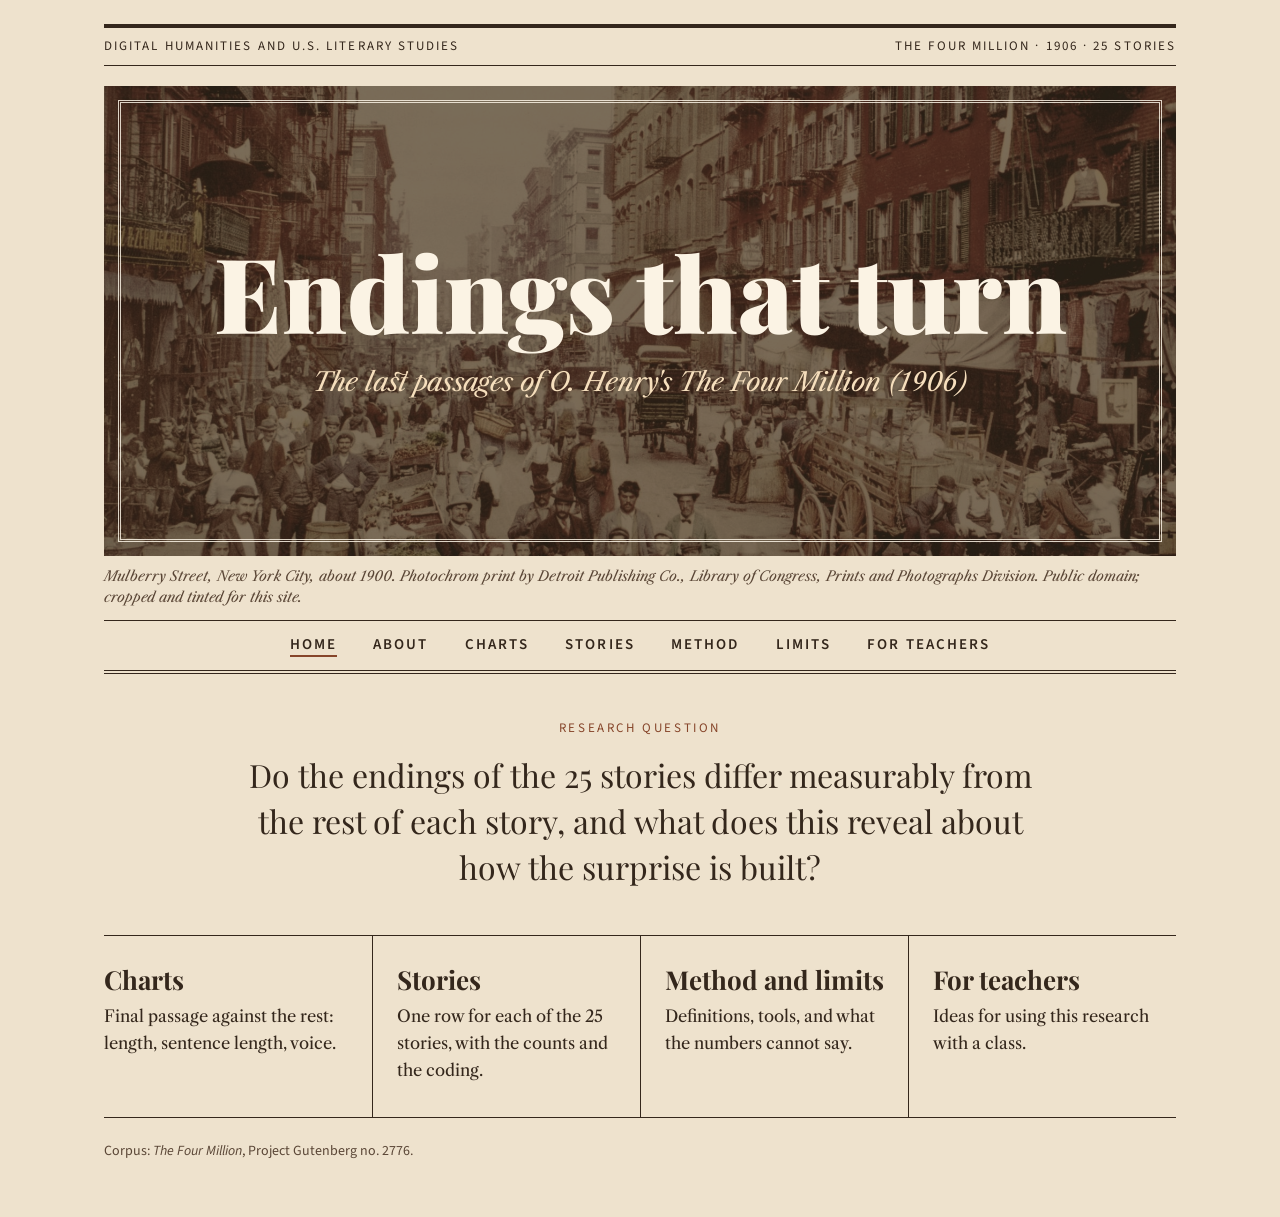
==== index.html @ f2a3a5fb "Add the Home page (newspaper style) with the New York banner Static Home page for the O. Henry proje" ====
<!doctype html>
<html lang="en">
<head>
  <meta charset="utf-8">
  <meta name="viewport" content="width=device-width, initial-scale=1">
  <title>Endings that turn: O. Henry's The Four Million</title>
  <meta name="description" content="A digital humanities project on the last passages of O. Henry's The Four Million (1906).">
  <link rel="preconnect" href="https://fonts.googleapis.com">
  <link rel="preconnect" href="https://fonts.gstatic.com" crossorigin>
  <link href="https://fonts.googleapis.com/css2?family=Libre+Caslon+Text:ital,wght@0,400;0,700;1,400&family=Playfair+Display:wght@700;900&family=Source+Sans+3:wght@400;600&display=swap" rel="stylesheet">
  <link rel="stylesheet" href="css/style.css">
</head>
<body>
  <div class="page">

    <div class="topbar">
      <p>Digital Humanities and U.S. Literary Studies</p>
      <p>The Four Million &middot; 1906 &middot; 25 stories</p>
    </div>

    <header class="masthead">
      <img src="images/mulberry-street.jpg" alt="A crowded street market in New York around 1900, with tall tenement buildings, carts, fruit stalls and people looking at the camera.">
      <div class="masthead-text">
        <h1>Endings that turn</h1>
        <p class="subtitle">The last passages of O. Henry's <cite>The Four Million</cite> (1906)</p>
      </div>
    </header>
    <p class="caption">Mulberry Street, New York City, about 1900. Photochrom print by Detroit Publishing Co., Library of Congress, Prints and Photographs Division. Public domain; cropped and tinted for this site.</p>
    <!-- TODO: add the link to the source page and the access date once the exact file is confirmed. -->

    <nav class="sectionbar" aria-label="Main menu">
      <ul>
        <li><a href="index.html" aria-current="page">Home</a></li>
        <li><a href="about.html">About</a></li>
        <li><a href="charts.html">Charts</a></li>
        <li><a href="stories.html">Stories</a></li>
        <li><a href="method.html">Method</a></li>
        <li><a href="limits.html">Limits</a></li>
        <li><a href="teachers.html">For teachers</a></li>
      </ul>
    </nav>

    <main>
      <section class="lead" aria-labelledby="rq">
        <p class="label" id="rq">Research question</p>
        <p class="question">Do the endings of the 25 stories differ measurably from the rest of each story, and what does this reveal about how the surprise is built?</p>
      </section>

      <section class="columns" aria-label="Sections of the site">
        <div>
          <a href="charts.html">
            <h2>Charts</h2>
            <p>Final passage against the rest: length, sentence length, voice.</p>
          </a>
        </div>
        <div>
          <a href="stories.html">
            <h2>Stories</h2>
            <p>One row for each of the 25 stories, with the counts and the coding.</p>
          </a>
        </div>
        <div>
          <a href="method.html">
            <h2>Method and limits</h2>
            <p>Definitions, tools, and what the numbers cannot say.</p>
          </a>
        </div>
        <div>
          <a href="teachers.html">
            <h2>For teachers</h2>
            <p>Ideas for using this research with a class.</p>
          </a>
        </div>
      </section>
    </main>

    <footer class="site-footer">
      <p>Corpus: <cite>The Four Million</cite>, Project Gutenberg no. 2776.</p>
    </footer>

  </div>
</body>
</html>
---- css/style.css ----
:root {
  --paper: #eee2cd;
  --ink: #34271c;
  --ink-soft: #5a4636;
  --accent: #86452a;
  --cream: #fbf3e4;
  --display: "Playfair Display", "Libre Baskerville", Georgia, "Times New Roman", serif;
  --serif: "Libre Caslon Text", "Libre Baskerville", Georgia, "Times New Roman", serif;
  --sans: "Source Sans 3", "Segoe UI", Helvetica, Arial, sans-serif;
}

* { box-sizing: border-box; }

body {
  margin: 0;
  background: var(--paper);
  color: var(--ink);
  font-family: var(--serif);
  font-size: 18px;
  line-height: 1.65;
}

a { color: var(--ink); }
a:hover, a:focus-visible { color: var(--accent); }

.page {
  max-width: 1120px;
  margin: 0 auto;
  padding: 24px 24px 0;
}

/* ---------- top bar ---------- */
.topbar {
  display: flex;
  flex-wrap: wrap;
  justify-content: space-between;
  gap: 8px 24px;
  padding: 8px 0;
  border-top: 4px solid var(--ink);
  border-bottom: 1px solid var(--ink);
  font-family: var(--sans);
  font-size: 13px;
  letter-spacing: 0.16em;
  text-transform: uppercase;
}
.topbar p { margin: 0; }

/* ---------- masthead on the photograph ---------- */
.masthead {
  position: relative;
  margin-top: 20px;
  min-height: 470px;
  display: flex;
  align-items: center;
  justify-content: center;
  text-align: center;
  overflow: hidden;
  color: var(--cream);
}
.masthead img {
  position: absolute;
  inset: 0;
  width: 100%;
  height: 100%;
  object-fit: cover;
  object-position: center 55%;
  filter: sepia(0.55) contrast(1.05);
}
.masthead::before {
  content: "";
  position: absolute;
  inset: 0;
  z-index: 1;
  background: rgba(52, 39, 28, 0.66);
}
.masthead::after {
  content: "";
  position: absolute;
  inset: 14px;
  z-index: 2;
  border: 3px double rgba(251, 243, 228, 0.85);
  pointer-events: none;
}
.masthead-text {
  position: relative;
  z-index: 3;
  padding: 40px 48px;
  max-width: 960px;
}
.masthead .kicker {
  margin: 0 0 14px;
  font-family: var(--sans);
  font-size: 14px;
  letter-spacing: 0.22em;
  text-transform: uppercase;
  color: #f1d8b4;
}
.masthead h1 {
  margin: 0;
  font-family: var(--display);
  font-weight: 900;
  font-size: clamp(44px, 9vw, 104px);
  line-height: 1;
}
.masthead .subtitle {
  margin: 18px 0 0;
  font-style: italic;
  font-size: clamp(19px, 2.6vw, 26px);
  color: #f6dfbd;
}

/* photo caption, newspaper style */
.caption {
  margin: 10px 0 0;
  padding-bottom: 12px;
  border-bottom: 1px solid var(--ink);
  font-size: 14px;
  line-height: 1.5;
  font-style: italic;
  color: var(--ink-soft);
}

/* ---------- section menu ---------- */
.sectionbar {
  border-bottom: 4px double var(--ink);
}
.sectionbar ul {
  display: flex;
  flex-wrap: wrap;
  justify-content: center;
  gap: 6px 36px;
  margin: 0;
  padding: 12px 0;
  list-style: none;
  font-family: var(--sans);
  font-size: 15px;
  font-weight: 600;
  letter-spacing: 0.14em;
  text-transform: uppercase;
}
.sectionbar a { text-decoration: none; }
.sectionbar a[aria-current="page"] {
  border-bottom: 2px solid var(--accent);
}

/* ---------- lead question ---------- */
.lead {
  max-width: 820px;
  margin: 44px auto;
  text-align: center;
}
.lead .label {
  margin: 0 0 12px;
  font-family: var(--sans);
  font-size: 13px;
  letter-spacing: 0.2em;
  text-transform: uppercase;
  color: var(--accent);
}
.lead p.question {
  margin: 0;
  font-family: var(--display);
  font-size: clamp(24px, 3.4vw, 32px);
  line-height: 1.45;
}

/* ---------- three columns ---------- */
.columns {
  display: grid;
  grid-template-columns: repeat(4, minmax(0, 1fr));
  border-top: 1px solid var(--ink);
  border-bottom: 1px solid var(--ink);
}
.columns > div {
  padding: 28px 24px 32px;
  border-left: 1px solid var(--ink);
}
.columns > div:first-child { border-left: 0; padding-left: 0; }
.columns > div:last-child { padding-right: 0; }
.columns .label {
  margin: 0 0 6px;
  font-family: var(--sans);
  font-size: 12px;
  letter-spacing: 0.2em;
  text-transform: uppercase;
  color: var(--accent);
}
.columns h2 {
  margin: 0 0 8px;
  font-family: var(--display);
  font-size: 26px;
  line-height: 1.2;
}
.columns p { margin: 0; font-size: 16.5px; }
.columns a { text-decoration: none; }
.columns a:hover h2, .columns a:focus-visible h2 { color: var(--accent); }

/* ---------- footer ---------- */
.site-footer {
  padding: 22px 0 48px;
  font-family: var(--sans);
  font-size: 14px;
  color: var(--ink-soft);
}
.site-footer p { margin: 0 0 6px; }

@media (max-width: 960px) {
  .columns { grid-template-columns: repeat(2, minmax(0, 1fr)); }
  .columns > div:nth-child(3) { border-left: 0; padding-left: 0; }
  .columns > div:nth-child(n+3) { border-top: 1px solid var(--ink); }
}
@media (max-width: 620px) {
  .columns { grid-template-columns: 1fr; }
  .columns > div { padding: 22px 0; border-left: 0; border-top: 1px solid var(--ink); }
  .columns > div:first-child { border-top: 0; }
  .masthead { min-height: 400px; }
  .masthead-text { padding: 32px 28px; }
}
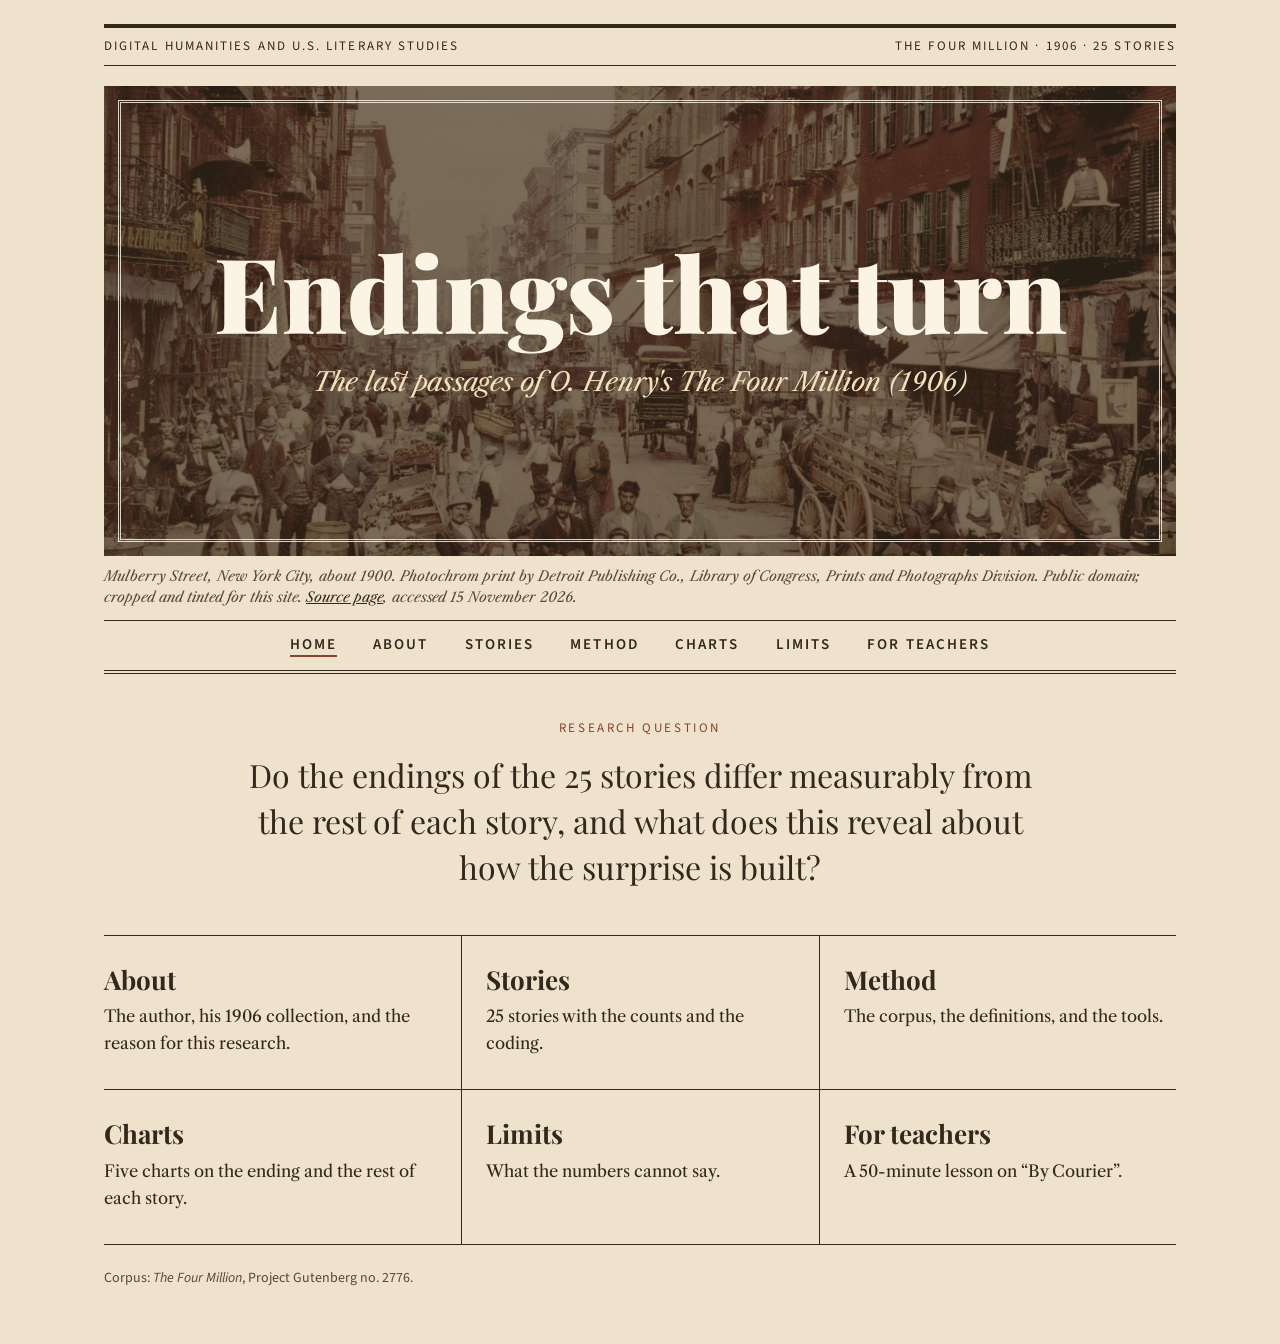
==== commit 6e61d476: "Piece 1: Home cards, About sources, Stories, Method, Charts and Limits The six research pages with t" ====
--- a/index.html
+++ b/index.html
@@ -19,22 +19,21 @@
     </div>
 
     <header class="masthead">
-      <img src="images/mulberry-street.jpg" alt="A crowded street market in New York around 1900, with tall tenement buildings, carts, fruit stalls and people looking at the camera.">
+      <img src="images/mulberry-street.jpg" alt="A crowded street market in New York around 1900, with tall, crowded apartment buildings, carts, fruit stalls and people looking at the camera.">
       <div class="masthead-text">
         <h1>Endings that turn</h1>
         <p class="subtitle">The last passages of O. Henry's <cite>The Four Million</cite> (1906)</p>
       </div>
     </header>
-    <p class="caption">Mulberry Street, New York City, about 1900. Photochrom print by Detroit Publishing Co., Library of Congress, Prints and Photographs Division. Public domain; cropped and tinted for this site.</p>
-    <!-- TODO: add the link to the source page and the access date once the exact file is confirmed. -->
+    <p class="caption">Mulberry Street, New York City, about 1900. Photochrom print by Detroit Publishing Co., Library of Congress, Prints and Photographs Division. Public domain; cropped and tinted for this site. <a href="https://www.loc.gov/pictures/item/2016794146/" target="_blank" rel="noopener">Source page</a>, accessed 15 November 2026.</p>
 
     <nav class="sectionbar" aria-label="Main menu">
       <ul>
         <li><a href="index.html" aria-current="page">Home</a></li>
         <li><a href="about.html">About</a></li>
-        <li><a href="charts.html">Charts</a></li>
         <li><a href="stories.html">Stories</a></li>
         <li><a href="method.html">Method</a></li>
+        <li><a href="charts.html">Charts</a></li>
         <li><a href="limits.html">Limits</a></li>
         <li><a href="teachers.html">For teachers</a></li>
       </ul>
@@ -46,33 +45,45 @@
         <p class="question">Do the endings of the 25 stories differ measurably from the rest of each story, and what does this reveal about how the surprise is built?</p>
       </section>
 
-      <section class="columns" aria-label="Sections of the site">
+      <section class="columns columns-six" aria-label="Sections of the site">
         <div>
-          <a href="charts.html">
-            <h2>Charts</h2>
-            <p>Final passage against the rest: length, sentence length, voice.</p>
+          <a href="about.html">
+            <h2>About</h2>
+            <p>The author, his 1906 collection, and the reason for this research.</p>
           </a>
         </div>
         <div>
           <a href="stories.html">
             <h2>Stories</h2>
-            <p>One row for each of the 25 stories, with the counts and the coding.</p>
+            <p>25 stories with the counts and the coding.</p>
           </a>
         </div>
         <div>
           <a href="method.html">
-            <h2>Method and limits</h2>
-            <p>Definitions, tools, and what the numbers cannot say.</p>
+            <h2>Method</h2>
+            <p>The corpus, the definitions, and the tools.</p>
+          </a>
+        </div>
+        <div>
+          <a href="charts.html">
+            <h2>Charts</h2>
+            <p>Five charts on the ending and the rest of each story.</p>
+          </a>
+        </div>
+        <div>
+          <a href="limits.html">
+            <h2>Limits</h2>
+            <p>What the numbers cannot say.</p>
           </a>
         </div>
         <div>
           <a href="teachers.html">
             <h2>For teachers</h2>
-            <p>Ideas for using this research with a class.</p>
+            <p>A 50-minute lesson on &ldquo;By Courier&rdquo;.</p>
           </a>
         </div>
       </section>
-    </main>
+        </main>
 
     <footer class="site-footer">
       <p>Corpus: <cite>The Four Million</cite>, Project Gutenberg no. 2776.</p>
--- a/css/style.css
+++ b/css/style.css
@@ -216,3 +216,262 @@
   .masthead { min-height: 400px; }
   .masthead-text { padding: 32px 28px; }
 }
+
+/* ---------- inner pages ---------- */
+.site-title {
+  margin: 18px 0 0;
+  text-align: center;
+  font-family: var(--display);
+  font-weight: 900;
+  font-size: clamp(28px, 5vw, 44px);
+  line-height: 1.1;
+}
+.site-title a { text-decoration: none; }
+
+.paper { margin: 40px 0 56px; }
+.paper-head {
+  max-width: 820px;
+  margin: 0 auto 32px;
+  text-align: center;
+}
+.paper-head h1 {
+  margin: 0 0 18px;
+  font-family: var(--display);
+  font-weight: 900;
+  font-size: clamp(34px, 5.5vw, 56px);
+  line-height: 1.12;
+}
+.paper-head h1 cite { font-style: normal; }
+.paper-head .intro {
+  margin: 0;
+  font-size: 20px;
+  font-style: italic;
+  color: var(--ink-soft);
+}
+
+/* two newspaper columns */
+.two-cols {
+  column-count: 2;
+  column-gap: 48px;
+  column-rule: 1px solid var(--ink);
+  padding: 28px 0 8px;
+  border-top: 4px double var(--ink);
+  border-bottom: 1px solid var(--ink);
+}
+.two-cols section { break-inside: avoid-column; margin-bottom: 28px; }
+.two-cols h2 {
+  margin: 0 0 10px;
+  font-family: var(--display);
+  font-size: 26px;
+  line-height: 1.25;
+  break-after: avoid;
+}
+.two-cols p { margin: 0 0 14px; text-align: justify; hyphens: auto; }
+
+.portrait { margin: 0 0 28px; break-inside: avoid-column; }
+.portrait img {
+  display: block;
+  width: 70%;
+  height: auto;
+  margin: 0 auto;
+  filter: sepia(0.35);
+}
+.portrait figcaption {
+  margin: 10px 0 0;
+  font-size: 14px;
+  line-height: 1.5;
+  font-style: italic;
+  color: var(--ink-soft);
+}
+
+/* why this project */
+.why { padding: 36px 0 0; text-align: center; }
+.why .label {
+  margin: 0 0 8px;
+  font-family: var(--sans);
+  font-size: 13px;
+  letter-spacing: 0.2em;
+  text-transform: uppercase;
+  color: var(--accent);
+}
+.why h2 {
+  margin: 0 0 24px;
+  font-family: var(--display);
+  font-size: clamp(26px, 3.4vw, 34px);
+}
+.why-cols {
+  display: grid;
+  grid-template-columns: 1fr 1fr;
+  gap: 0;
+  text-align: left;
+  border-top: 1px solid var(--ink);
+  border-bottom: 1px solid var(--ink);
+}
+.why-cols > div { padding: 24px 36px 12px; }
+.why-cols > div:first-child { padding-left: 0; border-right: 1px solid var(--ink); }
+.why-cols > div:last-child { padding-right: 0; }
+.why h3 {
+  margin: 0 0 10px;
+  font-family: var(--sans);
+  font-size: 13px;
+  letter-spacing: 0.2em;
+  text-transform: uppercase;
+  color: var(--accent);
+}
+.why p { margin: 0 0 14px; }
+.why-cols > div:last-child p { font-family: var(--display); font-size: 21px; line-height: 1.45; }
+
+@media (max-width: 820px) {
+  .two-cols { column-count: 1; column-rule: none; }
+  .why-cols { grid-template-columns: 1fr; }
+  .why-cols > div, .why-cols > div:first-child, .why-cols > div:last-child { padding: 20px 0 8px; border-right: 0; }
+  .why-cols > div:last-child { border-top: 1px solid var(--ink); }
+}
+
+/* definition lists and numbered lists inside the columns */
+.two-cols dt {
+  margin: 14px 0 2px;
+  font-family: var(--sans);
+  font-size: 13px;
+  font-weight: 600;
+  letter-spacing: 0.16em;
+  text-transform: uppercase;
+  color: var(--accent);
+  break-after: avoid;
+}
+.two-cols dd { margin: 0 0 8px; text-align: justify; hyphens: auto; }
+.two-cols ol { margin: 0 0 14px; padding-left: 22px; }
+.two-cols li { margin-bottom: 8px; text-align: justify; hyphens: auto; }
+
+/* six cards on the home page: three columns, two rows */
+.columns-six { grid-template-columns: repeat(3, minmax(0, 1fr)); }
+.columns-six > div { border-left: 1px solid var(--ink); padding: 28px 24px 32px; }
+.columns-six > div:nth-child(3n+1) { border-left: 0; padding-left: 0; }
+.columns-six > div:nth-child(3n) { padding-right: 0; }
+.columns-six > div:nth-child(n+4) { border-top: 1px solid var(--ink); }
+
+@media (max-width: 960px) {
+  .columns-six { grid-template-columns: repeat(2, minmax(0, 1fr)); }
+  .columns-six > div { border-top: 0; border-left: 1px solid var(--ink); padding: 28px 24px 32px; }
+  .columns-six > div:nth-child(odd) { border-left: 0; padding-left: 0; }
+  .columns-six > div:nth-child(even) { padding-right: 0; }
+  .columns-six > div:nth-child(n+3) { border-top: 1px solid var(--ink); }
+}
+@media (max-width: 620px) {
+  .columns-six { grid-template-columns: 1fr; }
+  .columns-six > div, .columns-six > div:nth-child(odd), .columns-six > div:nth-child(even) { padding: 22px 0; border-left: 0; border-top: 1px solid var(--ink); }
+  .columns-six > div:first-child { border-top: 0; }
+}
+
+/* charts page */
+.chart-grid {
+  display: grid;
+  grid-template-columns: repeat(2, minmax(0, 1fr));
+  border-top: 4px double var(--ink);
+  border-bottom: 1px solid var(--ink);
+}
+.chart { margin: 0; padding: 28px 32px 28px; border-left: 1px solid var(--ink); }
+.chart:nth-child(odd) { border-left: 0; padding-left: 0; }
+.chart:nth-child(even) { padding-right: 0; }
+.chart:nth-child(n+3) { border-top: 1px solid var(--ink); }
+.chart-wide { grid-column: 1 / -1; width: 50%; justify-self: center; border-left: 0; padding-left: 0; padding-right: 0; }
+.chart h2 { margin: 0 0 14px; font-family: var(--display); font-size: 26px; line-height: 1.25; }
+.chart-frame {
+  aspect-ratio: 4 / 3;
+  display: flex;
+  flex-direction: column;
+  align-items: center;
+  justify-content: center;
+  padding: 24px;
+  text-align: center;
+  border: 2px dashed var(--ink-soft);
+  background: var(--cream);
+}
+.chart-frame p { margin: 0; }
+.chart-frame p:first-child { font-family: var(--sans); font-size: 13px; letter-spacing: 0.2em; text-transform: uppercase; color: var(--accent); }
+.chart-frame .what { margin-top: 10px; font-size: 16px; color: var(--ink-soft); }
+.chart figcaption { margin: 10px 0 0; font-size: 14px; line-height: 1.5; font-style: italic; color: var(--ink-soft); }
+.why .todo { margin: 0 0 14px; font-style: italic; color: var(--ink-soft); }
+@media (max-width: 820px) {
+  .chart-grid { grid-template-columns: 1fr; }
+  .chart, .chart:nth-child(odd), .chart:nth-child(even) { padding: 24px 0; border-left: 0; }
+  .chart:nth-child(n+2) { border-top: 1px solid var(--ink); }
+  .chart-wide { width: 100%; }
+}
+
+/* drawn charts */
+.chart svg { display: block; width: 100%; height: auto; background: var(--cream); border: 1px solid var(--ink-soft); }
+.chart svg text { font-family: var(--sans); }
+
+/* Stories page: table of the 25 stories */
+.table-wrap { overflow-x: auto; margin: 0 0 18px; }
+table.stories { width: 100%; border-collapse: collapse; font-family: "Source Sans 3", sans-serif; font-size: 0.95rem; }
+table.stories caption { text-align: left; font-style: italic; color: var(--ink-soft); padding: 0 0 10px; }
+table.stories th, table.stories td { padding: 7px 10px; border-bottom: 1px solid var(--ink-soft); text-align: left; vertical-align: top; }
+table.stories thead th { border-bottom: 2px solid var(--ink); font-weight: 600; font-size: 0.85rem; vertical-align: bottom; }
+table.stories tbody th { font-weight: 600; font-family: "Libre Caslon Text", serif; }
+table.stories td.n { color: var(--ink-soft); width: 2em; }
+table.stories td.num { text-align: right; font-variant-numeric: tabular-nums; }
+table.stories tbody tr:nth-child(even) { background: rgba(134, 69, 42, 0.05); }
+.table-note { font-size: 0.95rem; color: var(--ink-soft); margin: 0 0 8px; }
+.band-title { font-family: "Playfair Display", serif; text-align: center; margin: 34px 0 18px; padding-top: 26px; border-top: 3px double var(--ink); }
+
+/* For teachers page */
+.layout { display: grid; grid-template-columns: 2fr 1fr; gap: 34px; margin-top: 10px; }
+.cards { display: grid; grid-template-columns: 1fr 1fr; gap: 16px; }
+.card { border: 1px solid var(--ink); background: var(--cream); padding: 14px 16px; }
+.card h2 { margin: 0 0 2px; font-family: "Playfair Display", serif; font-size: 1.15rem; }
+.card p { margin: 0 0 6px; font-size: 0.98rem; }
+.card .tm, .tm { font-family: "Source Sans 3", sans-serif; font-size: 0.85rem; color: var(--accent); font-weight: 600; margin: 0 0 6px; }
+.aside { border-left: 3px double var(--ink); padding-left: 22px; }
+.aside h2 { font-family: "Playfair Display", serif; font-size: 1.2rem; margin: 0 0 6px; }
+ul.plain { margin: 0 0 16px; padding-left: 18px; }
+ul.plain li { margin-bottom: 6px; }
+.keyreq p { font-size: 0.92rem; margin: 0 0 8px; }
+.keyreq form { display: flex; gap: 6px; }
+.keyreq input[type="email"] { flex: 1; min-width: 0; box-sizing: border-box; font: inherit; font-size: 0.92rem; padding: 7px 9px; border: 1px solid var(--ink); background: var(--cream); color: var(--ink); }
+.keyreq button { font-family: "Source Sans 3", sans-serif; font-weight: 600; border: 2px solid var(--ink); background: var(--ink); color: var(--paper); padding: 6px 14px; cursor: pointer; }
+.keyreq .note { font-size: 0.8rem; color: var(--ink-soft); margin: 6px 0 0; }
+.keyreq .hp { position: absolute; left: -9999px; }
+@media (max-width: 760px) { .layout { grid-template-columns: 1fr; } .cards { grid-template-columns: 1fr; } .aside { border-left: 0; padding-left: 0; border-top: 3px double var(--ink); padding-top: 18px; } }
+
+/* compare view on the Stories page */
+.compare-note { text-align: center; font-family: "Source Sans 3", sans-serif; margin: 0 0 14px; color: var(--ink-soft); }
+table.stories tbody tr.picked { background: rgba(134, 69, 42, 0.14); }
+table.stories tbody tr.picked th, table.stories tbody tr.picked td { font-size: 1.1rem; padding-top: 12px; padding-bottom: 12px; }
+
+/* Test the ending page */
+.read-first { text-align: center; max-width: 720px; margin: 0 auto 18px; }
+.demo-bar { display: flex; justify-content: center; align-items: center; gap: 12px; margin: 0 0 18px; font-family: "Source Sans 3", sans-serif; }
+.demo-bar select { font: inherit; padding: 7px 10px; border: 1px solid var(--ink); background: var(--cream); color: var(--ink); max-width: 340px; }
+.ending { background: var(--cream); border: 1px solid var(--ink); padding: 20px 26px; margin: 0 0 22px; }
+.ending h2 { margin: 0 0 4px; font-family: "Playfair Display", serif; }
+.ending .src { font-family: "Source Sans 3", sans-serif; font-size: 0.85rem; color: var(--ink-soft); margin: 0 0 12px; }
+.ending p.para { font-size: 1.2rem; line-height: 1.6; margin: 0 0 12px; }
+.ending .no { font-family: "Source Sans 3", sans-serif; font-size: 0.8rem; font-weight: 600; color: var(--accent); margin-right: 8px; }
+.tests { display: grid; grid-template-columns: repeat(3, 1fr); gap: 16px; margin: 0 0 22px; }
+.tests div { border-top: 3px double var(--ink); padding-top: 10px; }
+.tests h2 { margin: 0 0 4px; font-family: "Playfair Display", serif; font-size: 1.15rem; }
+.tests p { margin: 0; font-size: 1.02rem; }
+.tests-note { margin: -8px 0 22px; font-size: 0.95rem; font-style: italic; color: var(--ink-soft); }
+.reveal { text-align: center; }
+.reveal button { font-family: "Source Sans 3", sans-serif; font-weight: 600; font-size: 1.05rem; border: 2px solid var(--ink); background: var(--ink); color: var(--paper); padding: 10px 22px; cursor: pointer; }
+.result { margin: 18px auto 0; max-width: 640px; border: 2px solid var(--accent); padding: 16px 22px; text-align: left; }
+.result strong { font-family: "Playfair Display", serif; font-size: 1.3rem; color: var(--accent); display: block; margin-bottom: 6px; }
+.back { text-align: center; margin-top: 26px; }
+@media (max-width: 760px) { .tests { grid-template-columns: 1fr; } }
+.links-title { font-family: "Playfair Display", serif; font-size: 1.2rem; margin: 0 0 8px; }
+.links-title { margin-top: 26px; }
+
+/* screenshot figure (Method page) */
+.screen { margin: 28px 0 0; padding-top: 22px; border-top: 3px double var(--ink); }
+.screen img { display: block; width: 100%; height: auto; border: 1px solid var(--ink); }
+.screen figcaption { font-size: 0.9rem; color: var(--ink-soft); margin-top: 8px; font-style: italic; }
+
+/* references */
+.refs { max-width: 760px; margin: 36px auto 8px; padding-top: 18px; border-top: 1px solid var(--ink); }
+.refs h2 { margin: 0 0 12px; font-family: var(--display); font-size: 24px; }
+.refs ul { list-style: none; margin: 0; padding: 0; font-size: 16px; line-height: 1.55; }
+.refs li { margin: 0 0 8px; padding-left: 2em; text-indent: -2em; overflow-wrap: anywhere; }
+
+.coding-note { font-size: 0.9rem; color: var(--ink-soft); }
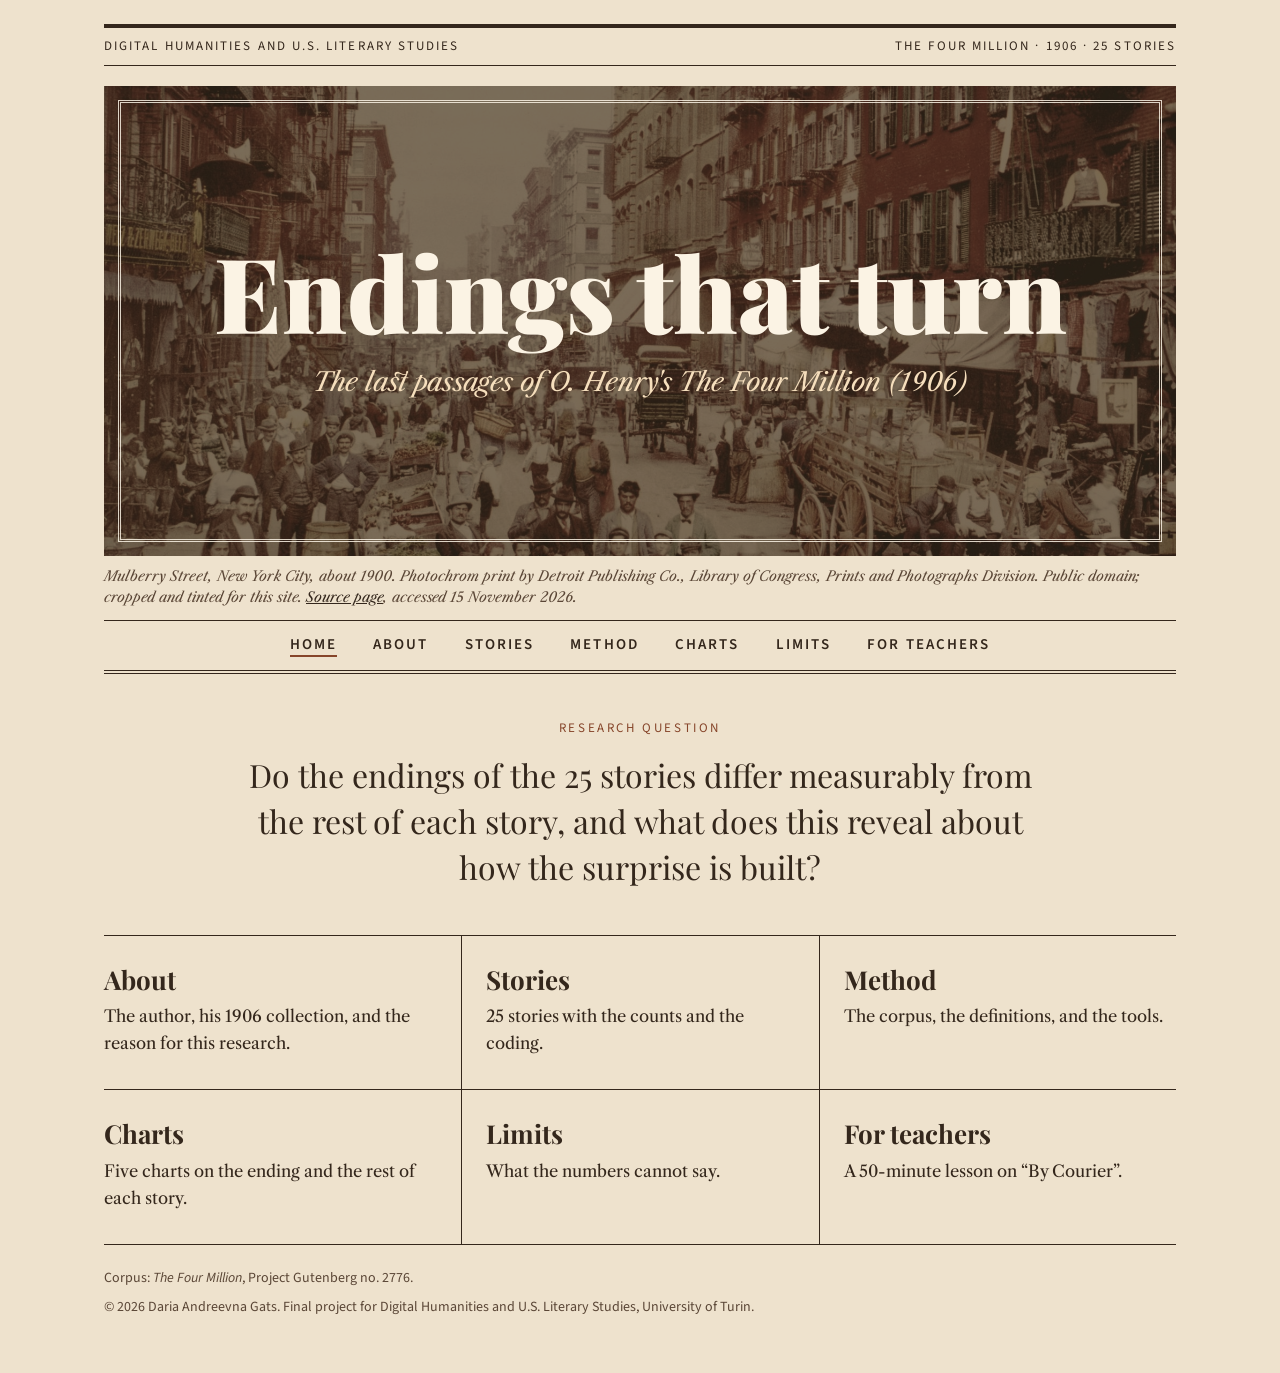
==== commit 700b41ff: "Add authorship line to the footer of every page Co-Authored-By: Claude Sonnet 5.5 <noreply@anthropic" ====
--- a/index.html
+++ b/index.html
@@ -87,6 +87,7 @@
 
     <footer class="site-footer">
       <p>Corpus: <cite>The Four Million</cite>, Project Gutenberg no. 2776.</p>
+      <p>&copy; 2026 Daria Andreevna Gats. Final project for Digital Humanities and U.S. Literary Studies, University of Turin.</p>
     </footer>
 
   </div>
--- a/css/style.css
+++ b/css/style.css
@@ -442,8 +442,8 @@
 
 /* Test the ending page */
 .read-first { text-align: center; max-width: 720px; margin: 0 auto 18px; }
-.demo-bar { display: flex; justify-content: center; align-items: center; gap: 12px; margin: 0 0 18px; font-family: "Source Sans 3", sans-serif; }
-.demo-bar select { font: inherit; padding: 7px 10px; border: 1px solid var(--ink); background: var(--cream); color: var(--ink); max-width: 340px; }
+.demo-bar { display: flex; flex-wrap: wrap; justify-content: center; align-items: center; gap: 12px; margin: 0 0 18px; font-family: "Source Sans 3", sans-serif; }
+.demo-bar select { font: inherit; padding: 7px 10px; border: 1px solid var(--ink); background: var(--cream); color: var(--ink); max-width: min(340px, 100%); min-width: 0; box-sizing: border-box; }
 .ending { background: var(--cream); border: 1px solid var(--ink); padding: 20px 26px; margin: 0 0 22px; }
 .ending h2 { margin: 0 0 4px; font-family: "Playfair Display", serif; }
 .ending .src { font-family: "Source Sans 3", sans-serif; font-size: 0.85rem; color: var(--ink-soft); margin: 0 0 12px; }
